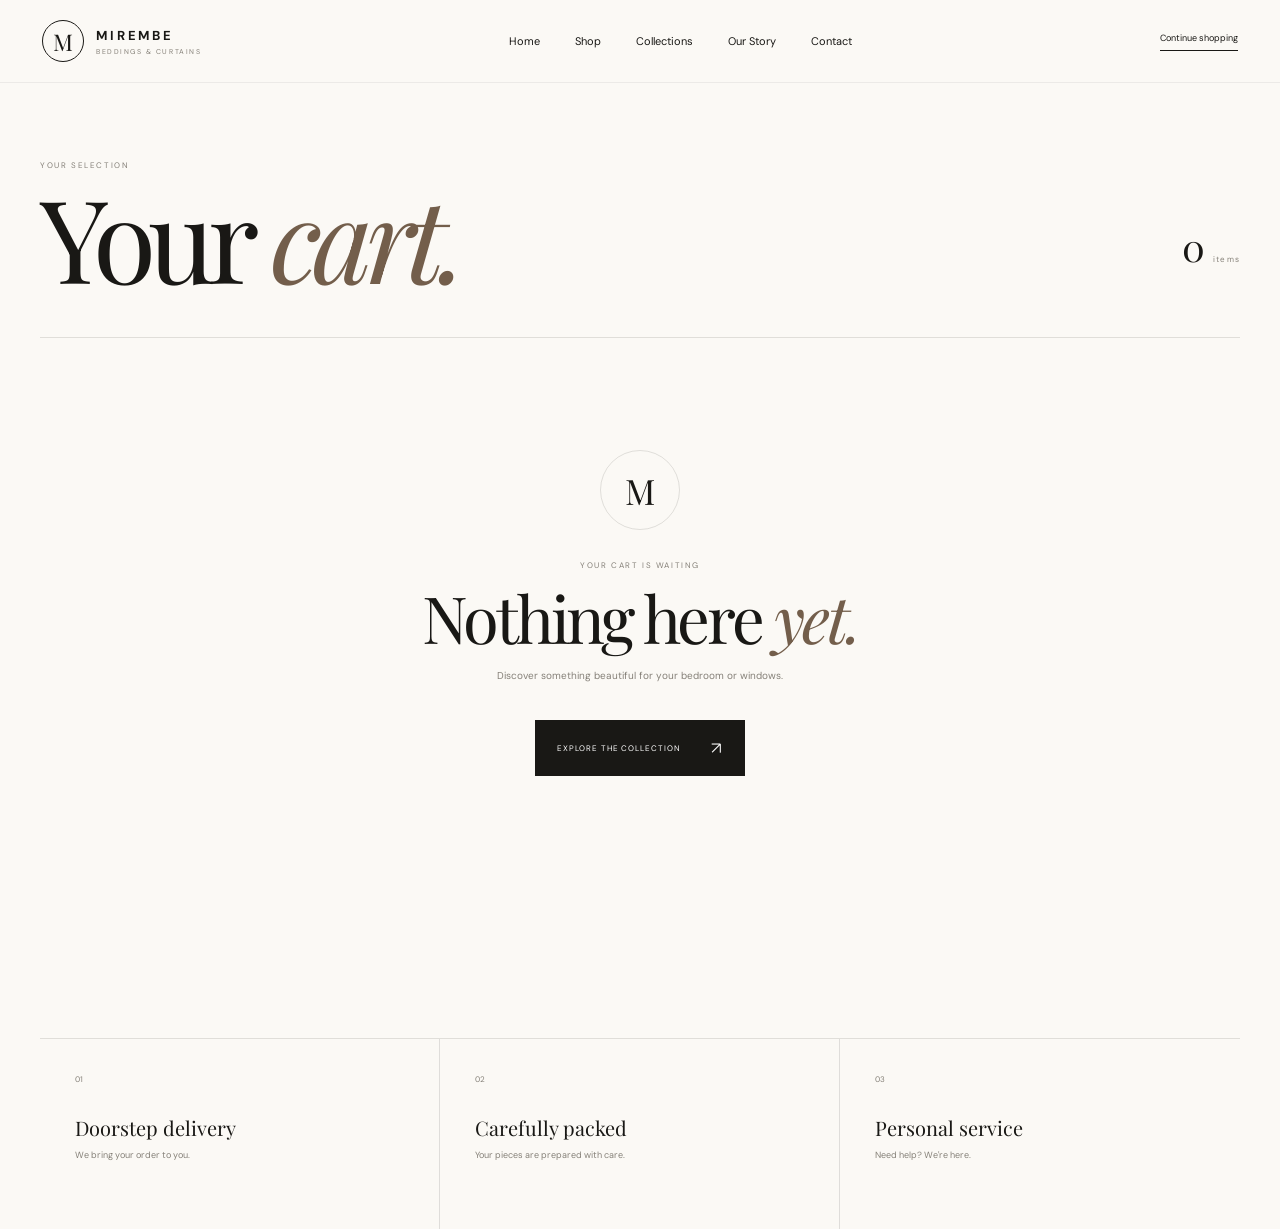
==== cart.html @ 3b8d667e "Add files via upload" ====
<!DOCTYPE html>
<html lang="en">
<head>
    <meta charset="UTF-8">
    <meta
        name="viewport"
        content="width=device-width, initial-scale=1.0"
    >

    <title>Your Cart | Mirembe Beddings & Curtains</title>

    <link rel="preconnect" href="https://fonts.googleapis.com">
    <link rel="preconnect" href="https://fonts.gstatic.com" crossorigin>

    <link
        href="https://fonts.googleapis.com/css2?family=DM+Sans:wght@300;400;500;600&family=Playfair+Display:ital,wght@0,400;0,500;0,600;1,400&display=swap"
        rel="stylesheet"
    >

    <link
        rel="stylesheet"
        href="cart.css"
    >
</head>

<body>

<!-- =====================================================
     HEADER
===================================================== -->

<header class="site-header">

    <a href="index.html" class="brand">

        <span class="brand-mark">
            M
        </span>

        <span class="brand-copy">

            <strong>
                MIREMBE
            </strong>

            <small>
                BEDDINGS & CURTAINS
            </small>

        </span>

    </a>


    <nav class="desktop-nav">

        <a href="index.html">
            Home
        </a>

        <a href="shop.html">
            Shop
        </a>

        <a href="index.html#collections">
            Collections
        </a>

        <a href="index.html#about">
            Our Story
        </a>

        <a href="index.html#contact">
            Contact
        </a>

    </nav>


    <div class="header-actions">

        <a
            href="shop.html"
            class="continue-header"
        >
            Continue shopping
        </a>

        <button class="menu-button">

            <span></span>
            <span></span>

        </button>

    </div>

</header>


<!-- =====================================================
     MOBILE NAV
===================================================== -->

<div class="mobile-nav">

    <div class="mobile-nav-top">

        <span>
            MENU
        </span>

        <button class="close-menu">
            ×
        </button>

    </div>


    <nav>

        <a href="index.html">
            <small>01</small>
            Home
        </a>

        <a href="shop.html">
            <small>02</small>
            Shop
        </a>

        <a href="index.html#collections">
            <small>03</small>
            Collections
        </a>

        <a href="index.html#about">
            <small>04</small>
            Our Story
        </a>

        <a href="index.html#contact">
            <small>05</small>
            Contact
        </a>

    </nav>

</div>


<!-- =====================================================
     CART PAGE
===================================================== -->

<main class="cart-page">


    <!-- INTRO -->

    <section class="cart-intro">

        <div>

            <span class="eyebrow">
                YOUR SELECTION
            </span>

            <h1>
                Your
                <em>cart.</em>
            </h1>

        </div>


        <div class="cart-counter">

            <span id="itemCount">
                0
            </span>

            <small>
                items
            </small>

        </div>

    </section>


    <!-- =================================================
         EMPTY CART
    ================================================== -->

    <section
        class="empty-cart"
        id="emptyCart"
    >

        <div class="empty-symbol">
            M
        </div>

        <span>
            YOUR CART IS WAITING
        </span>

        <h2>
            Nothing here
            <em>yet.</em>
        </h2>

        <p>
            Discover something beautiful
            for your bedroom or windows.
        </p>

        <a
            href="shop.html"
            class="shop-button"
        >
            EXPLORE THE COLLECTION
            <strong>↗</strong>
        </a>

    </section>


    <!-- =================================================
         CART CONTENT
    ================================================== -->

    <section
        class="cart-content"
        id="cartContent"
    >


        <!-- PRODUCTS -->

        <div class="cart-products">

            <div class="cart-products-head">

                <span>
                    PRODUCT
                </span>

                <span>
                    QUANTITY
                </span>

                <span>
                    TOTAL
                </span>

            </div>


            <div
                id="cartItems"
                class="cart-items"
            ></div>


            <div class="cart-footer">

                <a href="shop.html">

                    ← Continue shopping

                </a>


                <button
                    id="clearCart"
                >
                    Clear cart
                </button>

            </div>

        </div>


        <!-- =================================================
             SUMMARY
        ================================================== -->

        <aside class="cart-summary">

            <div class="summary-top">

                <span>
                    ORDER SUMMARY
                </span>

                <span id="summaryItems">
                    0 ITEMS
                </span>

            </div>


            <div class="summary-lines">

                <div>

                    <span>
                        Subtotal
                    </span>

                    <strong id="subtotal">
                        UGX 0
                    </strong>

                </div>


                <div>

                    <span>
                        Delivery
                    </span>

                    <strong>
                        Calculated at checkout
                    </strong>

                </div>

            </div>


            <div class="summary-total">

                <span>
                    Estimated total
                </span>

                <strong id="total">
                    UGX 0
                </strong>

            </div>


            <button
                class="checkout-button"
                id="checkoutButton"
            >

                <span>
                    PROCEED TO CHECKOUT
                </span>

                <strong>
                    ↗
                </strong>

            </button>


            <div class="secure-note">

                <span>
                    ◇
                </span>

                <p>
                    Your order details are
                    securely prepared for checkout.
                </p>

            </div>

        </aside>

    </section>


    <!-- =================================================
         TRUST
    ================================================== -->

    <section class="cart-trust">

        <div>

            <span>
                01
            </span>

            <strong>
                Doorstep delivery
            </strong>

            <p>
                We bring your order to you.
            </p>

        </div>


        <div>

            <span>
                02
            </span>

            <strong>
                Carefully packed
            </strong>

            <p>
                Your pieces are prepared with care.
            </p>

        </div>


        <div>

            <span>
                03
            </span>

            <strong>
                Personal service
            </strong>

            <p>
                Need help? We're here.
            </p>

        </div>

    </section>

</main>


<!-- =====================================================
     REMOVE MODAL
===================================================== -->

<div
    class="confirm-modal"
    id="confirmModal"
>

    <div class="confirm-card">

        <button
            class="modal-close"
            id="modalClose"
        >
            ×
        </button>

        <span>
            REMOVE ITEM
        </span>

        <h2>
            Remove this
            <em>piece?</em>
        </h2>

        <p>
            You can always add it back
            to your cart later.
        </p>

        <div class="modal-actions">

            <button
                id="cancelRemove"
            >
                KEEP IT
            </button>

            <button
                id="confirmRemove"
            >
                REMOVE
            </button>

        </div>

    </div>

</div>


<script src="cart.js"></script>

</body>
</html>
---- cart.css ----
:root {

    --cream: #f4eee5;
    --cream-light: #fbf9f5;
    --white: #fffdf9;

    --ink: #191815;
    --muted: #858078;

    --brown: #735e4b;
    --brown-dark: #4e3d2e;

    --line: rgba(25,24,21,.12);

    --ease: cubic-bezier(.22,1,.36,1);

}


/* =====================================================
   RESET
===================================================== */

* {
    margin: 0;
    padding: 0;
    box-sizing: border-box;
}

html {
    scroll-behavior: smooth;
}

body {

    background: var(--cream-light);

    color: var(--ink);

    font-family: "DM Sans", sans-serif;

    overflow-x: hidden;
}

body.locked {
    overflow: hidden;
}

a {
    color: inherit;
    text-decoration: none;
}

button {
    font: inherit;

    border: 0;

    background: none;

    cursor: pointer;
}


/* =====================================================
   HEADER
===================================================== */

.site-header {

    position: fixed;

    top: 0;
    left: 0;

    width: 100%;

    z-index: 100;

    padding: 20px 42px;

    display: flex;

    align-items: center;

    justify-content: space-between;

    background: rgba(251,249,245,.94);

    backdrop-filter: blur(18px);

    border-bottom: 1px solid rgba(0,0,0,.06);
}

.brand {

    display: flex;

    align-items: center;

    gap: 12px;
}

.brand-mark {

    width: 42px;
    height: 42px;

    border: 1px solid var(--ink);

    border-radius: 50%;

    display: grid;

    place-items: center;

    font-family: "Playfair Display", serif;

    font-size: 23px;
}

.brand-copy strong {

    display: block;

    font-size: 13px;

    letter-spacing: .22em;
}

.brand-copy small {

    display: block;

    margin-top: 3px;

    font-size: 7px;

    letter-spacing: .22em;

    color: var(--muted);
}

.desktop-nav {

    display: flex;

    gap: 35px;
}

.desktop-nav a {

    font-size: 11px;

    position: relative;
}

.desktop-nav a::after {

    content: "";

    position: absolute;

    left: 0;
    bottom: -7px;

    width: 0;
    height: 1px;

    background: var(--ink);

    transition: .3s;
}

.desktop-nav a:hover::after {

    width: 100%;
}

.header-actions {

    display: flex;

    align-items: center;

    gap: 20px;
}

.continue-header {

    padding-bottom: 6px;

    border-bottom: 1px solid var(--ink);

    font-size: 9px;
}

.menu-button {

    display: none;

    width: 40px;
    height: 40px;

    flex-direction: column;

    justify-content: center;

    gap: 6px;
}

.menu-button span {

    width: 22px;
    height: 1px;

    background: var(--ink);
}


/* =====================================================
   MOBILE NAV
===================================================== */

.mobile-nav {

    position: fixed;

    inset: 0;

    z-index: 300;

    background: var(--ink);

    color: white;

    padding: 25px;

    transform: translateX(100%);

    transition:
        transform .7s var(--ease);
}

.mobile-nav.open {

    transform: translateX(0);
}

.mobile-nav-top {

    display: flex;

    align-items: center;

    justify-content: space-between;
}

.mobile-nav-top span {

    font-size: 9px;

    letter-spacing: .2em;

    opacity: .45;
}

.close-menu {

    color: white;

    font-size: 38px;

    font-weight: 200;
}

.mobile-nav nav {

    margin-top: 75px;

    display: flex;

    flex-direction: column;
}

.mobile-nav nav a {

    padding: 18px 0;

    border-bottom:
        1px solid
        rgba(255,255,255,.12);

    display: flex;

    align-items: baseline;

    gap: 20px;

    font-family:
        "Playfair Display",
        serif;

    font-size:
        clamp(38px,8vw,65px);
}

.mobile-nav nav small {

    font-family:
        "DM Sans",
        sans-serif;

    font-size: 8px;

    opacity: .4;
}


/* =====================================================
   PAGE
===================================================== */

.cart-page {

    width: min(1380px, calc(100% - 80px));

    margin: auto;

    padding-top: 160px;
}


/* =====================================================
   INTRO
===================================================== */

.cart-intro {

    display: flex;

    align-items: end;

    justify-content: space-between;

    padding-bottom: 55px;

    border-bottom:
        1px solid
        var(--line);
}

.eyebrow {

    display: block;

    font-size: 8px;

    letter-spacing: .2em;

    color: var(--muted);
}

.cart-intro h1 {

    margin-top: 20px;

    font-family:
        "Playfair Display",
        serif;

    font-size:
        clamp(65px,9vw,125px);

    line-height: .8;

    font-weight: 400;

    letter-spacing: -.065em;
}

.cart-intro h1 em {

    color: var(--brown);

    font-style: italic;
}

.cart-counter {

    display: flex;

    align-items: baseline;

    gap: 8px;

    padding-bottom: 10px;
}

.cart-counter span {

    font-family:
        "Playfair Display",
        serif;

    font-size: 38px;
}

.cart-counter small {

    color: var(--muted);

    font-size: 8px;

    letter-spacing: .15em;
}


/* =====================================================
   EMPTY CART
===================================================== */

.empty-cart {

    min-height: 550px;

    display: flex;

    flex-direction: column;

    align-items: center;

    justify-content: center;

    text-align: center;
}

.empty-cart.hidden {

    display: none;
}

.empty-symbol {

    width: 80px;
    height: 80px;

    display: grid;

    place-items: center;

    border: 1px solid var(--line);

    border-radius: 50%;

    font-family:
        "Playfair Display",
        serif;

    font-size: 35px;

    margin-bottom: 30px;
}

.empty-cart > span {

    font-size: 8px;

    letter-spacing: .2em;

    color: var(--muted);
}

.empty-cart h2 {

    margin-top: 18px;

    font-family:
        "Playfair Display",
        serif;

    font-size: 65px;

    line-height: .9;

    font-weight: 400;

    letter-spacing: -.05em;
}

.empty-cart h2 em {

    color: var(--brown);

    font-style: italic;
}

.empty-cart p {

    margin-top: 20px;

    color: var(--muted);

    font-size: 10px;

    line-height: 1.8;
}

.shop-button {

    margin-top: 35px;

    padding: 17px 22px;

    display: flex;

    align-items: center;

    gap: 30px;

    background: var(--ink);

    color: white;

    font-size: 8px;

    letter-spacing: .12em;
}

.shop-button strong {

    font-size: 17px;

    font-weight: 300;
}


/* =====================================================
   CONTENT
===================================================== */

.cart-content {

    display: grid;

    grid-template-columns:
        minmax(0,1fr)
        400px;

    gap: 80px;

    padding-top: 55px;
}

.cart-content.hidden {

    display: none;
}


/* =====================================================
   PRODUCTS
===================================================== */

.cart-products-head {

    display: grid;

    grid-template-columns:
        1fr
        140px
        110px;

    padding-bottom: 18px;

    border-bottom:
        1px solid
        var(--line);

    color: var(--muted);

    font-size: 7px;

    letter-spacing: .16em;
}

.cart-products-head span:nth-child(2) {

    text-align: center;
}

.cart-products-head span:nth-child(3) {

    text-align: right;
}

.cart-item {

    display: grid;

    grid-template-columns:
        1fr
        140px
        110px;

    gap: 20px;

    align-items: center;

    padding: 25px 0;

    border-bottom:
        1px solid
        var(--line);
}

.product-info {

    display: flex;

    align-items: center;

    gap: 25px;

    min-width: 0;
}

.product-image {

    width: 130px;
    height: 155px;

    flex-shrink: 0;

    overflow: hidden;

    background: var(--cream);
}

.product-image img {

    width: 100%;
    height: 100%;

    object-fit: cover;

    transition:
        transform 1s var(--ease);
}

.cart-item:hover
.product-image img {

    transform: scale(1.05);
}

.product-details {

    min-width: 0;
}

.product-details small {

    font-size: 7px;

    letter-spacing: .17em;

    color: var(--muted);
}

.product-details h3 {

    margin-top: 8px;

    font-family:
        "Playfair Display",
        serif;

    font-size: 23px;

    font-weight: 400;

    line-height: 1;
}

.variant {

    margin-top: 12px;

    color: var(--muted);

    font-size: 9px;
}

.remove-item {

    margin-top: 20px;

    padding-bottom: 4px;

    border-bottom:
        1px solid
        var(--line);

    color: var(--muted);

    font-size: 7px;

    letter-spacing: .13em;
}

.remove-item:hover {

    color: var(--ink);

    border-color: var(--ink);
}


/* =====================================================
   QUANTITY
===================================================== */

.item-quantity {

    display: flex;

    justify-content: center;
}

.quantity-control {

    display: flex;

    align-items: center;

    border: 1px solid var(--line);
}

.quantity-control button {

    width: 35px;
    height: 35px;

    font-size: 17px;
}

.quantity-control span {

    width: 32px;

    text-align: center;

    font-size: 9px;
}


/* =====================================================
   PRICE
===================================================== */

.item-total {

    text-align: right;

    font-size: 10px;

    white-space: nowrap;
}


/* =====================================================
   CART FOOTER
===================================================== */

.cart-footer {

    display: flex;

    justify-content: space-between;

    padding-top: 25px;
}

.cart-footer a,
.cart-footer button {

    padding-bottom: 5px;

    border-bottom:
        1px solid
        var(--line);

    color: var(--muted);

    font-size: 8px;
}

.cart-footer a:hover,
.cart-footer button:hover {

    color: var(--ink);

    border-color: var(--ink);
}


/* =====================================================
   SUMMARY
===================================================== */

.cart-summary {

    align-self: start;

    padding: 30px;

    background: var(--cream);

    position: sticky;

    top: 110px;
}

.summary-top {

    display: flex;

    justify-content: space-between;

    padding-bottom: 25px;

    border-bottom:
        1px solid
        var(--line);

    font-size: 8px;

    letter-spacing: .14em;
}

.summary-top span:last-child {

    color: var(--muted);
}

.summary-lines {

    padding: 25px 0;

    border-bottom:
        1px solid
        var(--line);
}

.summary-lines > div {

    display: flex;

    justify-content: space-between;

    gap: 20px;

    margin-bottom: 16px;

    font-size: 9px;
}

.summary-lines > div:last-child {

    margin-bottom: 0;
}

.summary-lines span {

    color: var(--muted);
}

.summary-lines strong {

    max-width: 180px;

    text-align: right;

    font-weight: 400;

    font-size: 8px;
}

.summary-total {

    display: flex;

    align-items: center;

    justify-content: space-between;

    padding: 25px 0;
}

.summary-total span {

    font-size: 9px;

    color: var(--muted);
}

.summary-total strong {

    font-family:
        "Playfair Display",
        serif;

    font-size: 23px;

    font-weight: 400;
}

.checkout-button {

    width: 100%;

    height: 58px;

    padding: 0 18px;

    display: flex;

    align-items: center;

    justify-content: space-between;

    background: var(--ink);

    color: white;

    font-size: 8px;

    letter-spacing: .1em;

    transition: .4s;
}

.checkout-button:hover {

    background: var(--brown-dark);
}

.checkout-button strong {

    font-size: 18px;

    font-weight: 300;
}

.secure-note {

    display: flex;

    gap: 12px;

    margin-top: 20px;

    color: var(--muted);
}

.secure-note span {

    font-size: 14px;
}

.secure-note p {

    font-size: 8px;

    line-height: 1.7;
}


/* =====================================================
   TRUST
===================================================== */

.cart-trust {

    margin-top: 150px;

    border-top:
        1px solid
        var(--line);

    display: grid;

    grid-template-columns:
        repeat(3,1fr);
}

.cart-trust > div {

    min-height: 190px;

    padding: 35px;

    border-right:
        1px solid
        var(--line);
}

.cart-trust > div:last-child {

    border-right: 0;
}

.cart-trust span {

    display: block;

    color: var(--muted);

    font-size: 8px;

    margin-bottom: 30px;
}

.cart-trust strong {

    font-family:
        "Playfair Display",
        serif;

    font-size: 20px;

    font-weight: 400;
}

.cart-trust p {

    margin-top: 8px;

    color: var(--muted);

    font-size: 9px;
}


/* =====================================================
   MODAL
===================================================== */

.confirm-modal {

    position: fixed;

    inset: 0;

    z-index: 500;

    display: grid;

    place-items: center;

    padding: 20px;

    background:
        rgba(20,18,15,.6);

    backdrop-filter: blur(10px);

    opacity: 0;

    visibility: hidden;

    transition: .35s;
}

.confirm-modal.open {

    opacity: 1;

    visibility: visible;
}

.confirm-card {

    position: relative;

    width: min(500px,100%);

    padding: 55px;

    background: var(--cream-light);

    text-align: center;
}

.modal-close {

    position: absolute;

    top: 15px;
    right: 20px;

    font-size: 28px;

    font-weight: 200;
}

.confirm-card > span {

    font-size: 7px;

    letter-spacing: .2em;

    color: var(--muted);
}

.confirm-card h2 {

    margin-top: 20px;

    font-family:
        "Playfair Display",
        serif;

    font-size: 50px;

    font-weight: 400;

    line-height: .9;
}

.confirm-card h2 em {

    color: var(--brown);

    font-style: italic;
}

.confirm-card p {

    margin-top: 18px;

    color: var(--muted);

    font-size: 9px;
}

.modal-actions {

    display: grid;

    grid-template-columns: 1fr 1fr;

    gap: 8px;

    margin-top: 30px;
}

.modal-actions button {

    height: 48px;

    border: 1px solid var(--line);

    font-size: 8px;

    letter-spacing: .1em;
}

.modal-actions button:last-child {

    background: var(--ink);

    color: white;

    border-color: var(--ink);
}


/* =====================================================
   RESPONSIVE
===================================================== */

@media(max-width:1100px) {

    .site-header {

        padding:
            18px 25px;
    }

    .desktop-nav {

        gap: 20px;
    }

    .cart-page {

        width: calc(100% - 50px);
    }

    .cart-content {

        grid-template-columns:
            minmax(0,1fr)
            340px;

        gap: 40px;
    }

}


@media(max-width:850px) {

    .desktop-nav {

        display: none;
    }

    .menu-button {

        display: flex;
    }

    .cart-content {

        grid-template-columns: 1fr;
    }

    .cart-summary {

        position: static;
    }

}


@media(max-width:650px) {

    .brand-copy {

        display: none;
    }

    .continue-header {

        display: none;
    }

    .cart-page {

        width: calc(100% - 30px);

        padding-top: 120px;
    }

    .cart-intro {

        padding-bottom: 35px;
    }

    .cart-intro h1 {

        font-size: 70px;
    }

    .cart-counter span {

        font-size: 28px;
    }

    .cart-products-head {

        display: none;
    }

    .cart-item {

        grid-template-columns: 1fr;

        gap: 18px;
    }

    .product-info {

        align-items: flex-start;
    }

    .product-image {

        width: 105px;
        height: 130px;
    }

    .product-details h3 {

        font-size: 20px;
    }

    .item-quantity {

        justify-content: flex-start;
    }

    .item-total {

        text-align: left;

        font-family:
            "Playfair Display",
            serif;

        font-size: 18px;
    }

    .cart-footer {

        gap: 20px;

        flex-wrap: wrap;
    }

    .cart-summary {

        padding: 25px;
    }

    .cart-trust {

        grid-template-columns: 1fr;

        margin-top: 90px;
    }

    .cart-trust > div {

        border-right: 0;

        border-bottom:
            1px solid
            var(--line);
    }

    .confirm-card {

        padding: 45px 25px;
    }

}
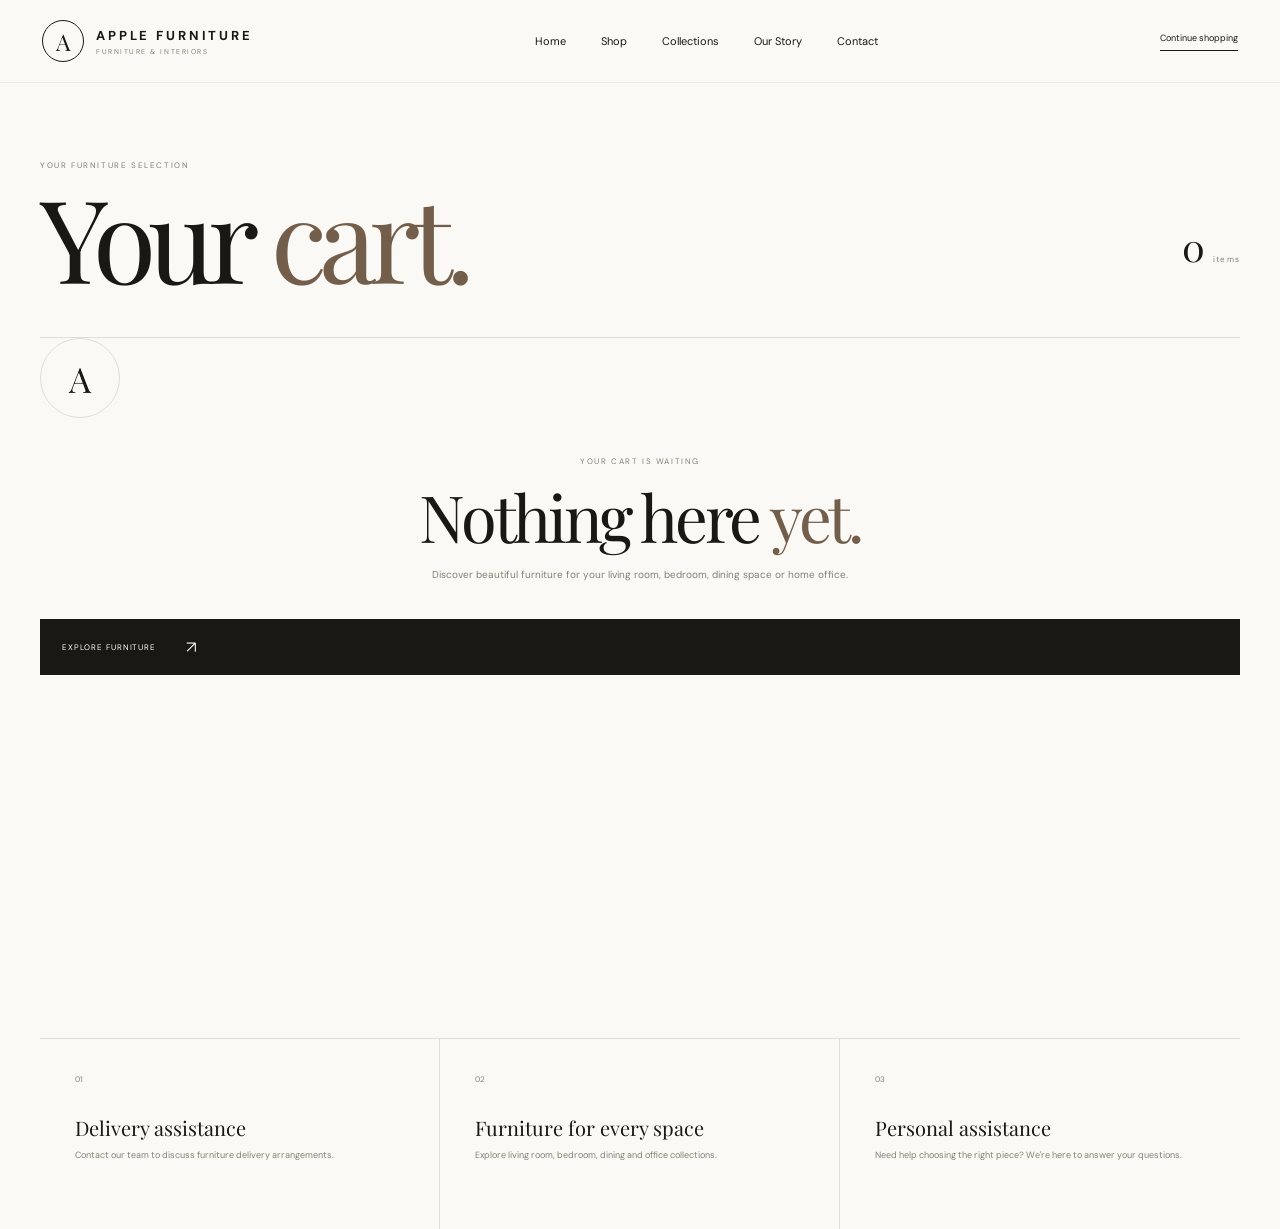
==== commit ae4fe6e5: "Add files via upload" ====
--- a/cart.html
+++ b/cart.html
@@ -1,19 +1,26 @@
+
 <!DOCTYPE html>
 <html lang="en">
 <head>
     <meta charset="UTF-8">
+
     <meta
         name="viewport"
         content="width=device-width, initial-scale=1.0"
     >
 
-    <title>Your Cart | Mirembe Beddings & Curtains</title>
+    <title>Your Cart | Apple Furniture Uganda</title>
+
+    <meta
+        name="description"
+        content="Review your Apple Furniture Uganda shopping cart, update furniture quantities and proceed to checkout."
+    >
 
     <link rel="preconnect" href="https://fonts.googleapis.com">
     <link rel="preconnect" href="https://fonts.gstatic.com" crossorigin>
 
     <link
-        href="https://fonts.googleapis.com/css2?family=DM+Sans:wght@300;400;500;600&family=Playfair+Display:ital,wght@0,400;0,500;0,600;1,400&display=swap"
+        href="https://fonts.googleapis.com/css2?family=DM+Sans:wght@300;400;500;600;700&family=Playfair+Display:wght@400;500;600;700&display=swap"
         rel="stylesheet"
     >
 
@@ -21,6 +28,50 @@
         rel="stylesheet"
         href="cart.css"
     >
+
+    <style>
+        /* APPLE FURNITURE TYPOGRAPHY */
+
+        em {
+            font-style: normal !important;
+        }
+
+        /* Improve cart accessibility */
+
+        button {
+            cursor: pointer;
+        }
+
+        button:focus-visible,
+        a:focus-visible {
+            outline: 2px solid #9b7956;
+            outline-offset: 4px;
+        }
+
+        /* Furniture delivery information */
+
+        .furniture-cart-note {
+            margin-top: 20px;
+            padding: 18px 20px;
+            background: #f5f0e9;
+            border-left: 2px solid #9b7956;
+        }
+
+        .furniture-cart-note strong {
+            display: block;
+            margin-bottom: 7px;
+            color: #40352b;
+            font-size: 12px;
+            letter-spacing: 1px;
+        }
+
+        .furniture-cart-note p {
+            margin: 0;
+            color: #776c61;
+            font-size: 13px;
+            line-height: 1.7;
+        }
+    </style>
 </head>
 
 <body>
@@ -34,23 +85,22 @@
     <a href="index.html" class="brand">
 
         <span class="brand-mark">
-            M
+            A
         </span>
 
         <span class="brand-copy">
 
             <strong>
-                MIREMBE
+                APPLE FURNITURE
             </strong>
 
             <small>
-                BEDDINGS & CURTAINS
+                FURNITURE & INTERIORS
             </small>
 
         </span>
 
     </a>
-
 
     <nav class="desktop-nav">
 
@@ -62,20 +112,19 @@
             Shop
         </a>
 
-        <a href="index.html#collections">
+        <a href="collections.html">
             Collections
         </a>
 
-        <a href="index.html#about">
+        <a href="about.html">
             Our Story
         </a>
 
-        <a href="index.html#contact">
+        <a href="contact.html">
             Contact
         </a>
 
     </nav>
-
 
     <div class="header-actions">
 
@@ -86,7 +135,12 @@
             Continue shopping
         </a>
 
-        <button class="menu-button">
+        <button
+            type="button"
+            class="menu-button"
+            aria-label="Open navigation menu"
+            aria-expanded="false"
+        >
 
             <span></span>
             <span></span>
@@ -110,12 +164,15 @@
             MENU
         </span>
 
-        <button class="close-menu">
+        <button
+            type="button"
+            class="close-menu"
+            aria-label="Close navigation menu"
+        >
             ×
         </button>
 
     </div>
-
 
     <nav>
 
@@ -129,17 +186,17 @@
             Shop
         </a>
 
-        <a href="index.html#collections">
+        <a href="collections.html">
             <small>03</small>
             Collections
         </a>
 
-        <a href="index.html#about">
+        <a href="about.html">
             <small>04</small>
             Our Story
         </a>
 
-        <a href="index.html#contact">
+        <a href="contact.html">
             <small>05</small>
             Contact
         </a>
@@ -155,15 +212,16 @@
 
 <main class="cart-page">
 
-
-    <!-- INTRO -->
+    <!-- =============================================
+         INTRO
+    ============================================== -->
 
     <section class="cart-intro">
 
         <div>
 
             <span class="eyebrow">
-                YOUR SELECTION
+                YOUR FURNITURE SELECTION
             </span>
 
             <h1>
@@ -173,7 +231,6 @@
 
         </div>
 
-
         <div class="cart-counter">
 
             <span id="itemCount">
@@ -199,7 +256,7 @@
     >
 
         <div class="empty-symbol">
-            M
+            A
         </div>
 
         <span>
@@ -212,16 +269,20 @@
         </h2>
 
         <p>
-            Discover something beautiful
-            for your bedroom or windows.
+            Discover beautiful furniture for your
+            living room, bedroom, dining space
+            or home office.
         </p>
 
         <a
             href="shop.html"
             class="shop-button"
         >
-            EXPLORE THE COLLECTION
+
+            EXPLORE FURNITURE
+
             <strong>↗</strong>
+
         </a>
 
     </section>
@@ -236,8 +297,9 @@
         id="cartContent"
     >
 
-
-        <!-- PRODUCTS -->
+        <!-- =============================================
+             CART PRODUCTS
+        ============================================== -->
 
         <div class="cart-products">
 
@@ -257,23 +319,21 @@
 
             </div>
 
+            <!-- PRODUCTS RENDERED BY cart.js -->
 
             <div
                 id="cartItems"
                 class="cart-items"
             ></div>
 
-
             <div class="cart-footer">
 
                 <a href="shop.html">
-
                     ← Continue shopping
-
                 </a>
 
-
                 <button
+                    type="button"
                     id="clearCart"
                 >
                     Clear cart
@@ -285,7 +345,7 @@
 
 
         <!-- =================================================
-             SUMMARY
+             ORDER SUMMARY
         ================================================== -->
 
         <aside class="cart-summary">
@@ -301,7 +361,6 @@
                 </span>
 
             </div>
-
 
             <div class="summary-lines">
 
@@ -317,7 +376,6 @@
 
                 </div>
 
-
                 <div>
 
                     <span>
@@ -325,13 +383,12 @@
                     </span>
 
                     <strong>
-                        Calculated at checkout
+                        To be confirmed
                     </strong>
 
                 </div>
 
             </div>
-
 
             <div class="summary-total">
 
@@ -345,8 +402,8 @@
 
             </div>
 
-
             <button
+                type="button"
                 class="checkout-button"
                 id="checkoutButton"
             >
@@ -361,7 +418,6 @@
 
             </button>
 
-
             <div class="secure-note">
 
                 <span>
@@ -369,19 +425,36 @@
                 </span>
 
                 <p>
-                    Your order details are
-                    securely prepared for checkout.
+                    Review your furniture order before
+                    proceeding to checkout.
                 </p>
 
             </div>
 
+            <!-- FURNITURE DELIVERY NOTE -->
+
+            <div class="furniture-cart-note">
+
+                <strong>
+                    ABOUT FURNITURE DELIVERY
+                </strong>
+
+                <p>
+                    Delivery costs depend on your location,
+                    furniture size and access requirements.
+                    The final delivery fee will be confirmed
+                    before your order is finalized.
+                </p>
+
+            </div>
+
         </aside>
 
     </section>
 
 
     <!-- =================================================
-         TRUST
+         WHY SHOP WITH APPLE FURNITURE
     ================================================== -->
 
     <section class="cart-trust">
@@ -393,15 +466,15 @@
             </span>
 
             <strong>
-                Doorstep delivery
+                Delivery assistance
             </strong>
 
             <p>
-                We bring your order to you.
+                Contact our team to discuss furniture
+                delivery arrangements.
             </p>
 
         </div>
-
 
         <div>
 
@@ -410,15 +483,15 @@
             </span>
 
             <strong>
-                Carefully packed
+                Furniture for every space
             </strong>
 
             <p>
-                Your pieces are prepared with care.
+                Explore living room, bedroom,
+                dining and office collections.
             </p>
 
         </div>
-
 
         <div>
 
@@ -427,11 +500,12 @@
             </span>
 
             <strong>
-                Personal service
+                Personal assistance
             </strong>
 
             <p>
-                Need help? We're here.
+                Need help choosing the right piece?
+                We're here to answer your questions.
             </p>
 
         </div>
@@ -442,28 +516,34 @@
 
 
 <!-- =====================================================
-     REMOVE MODAL
+     REMOVE ITEM MODAL
 ===================================================== -->
 
 <div
     class="confirm-modal"
     id="confirmModal"
+    role="dialog"
+    aria-modal="true"
+    aria-labelledby="removeModalHeading"
+    aria-hidden="true"
 >
 
     <div class="confirm-card">
 
         <button
+            type="button"
             class="modal-close"
             id="modalClose"
+            aria-label="Close remove item confirmation"
         >
             ×
         </button>
 
         <span>
-            REMOVE ITEM
+            REMOVE FURNITURE
         </span>
 
-        <h2>
+        <h2 id="removeModalHeading">
             Remove this
             <em>piece?</em>
         </h2>
@@ -476,12 +556,14 @@
         <div class="modal-actions">
 
             <button
+                type="button"
                 id="cancelRemove"
             >
                 KEEP IT
             </button>
 
             <button
+                type="button"
                 id="confirmRemove"
             >
                 REMOVE
@@ -494,7 +576,11 @@
 </div>
 
 
+<!-- =====================================================
+     JAVASCRIPT
+===================================================== -->
+
 <script src="cart.js"></script>
 
 </body>
-</html>+</html>
